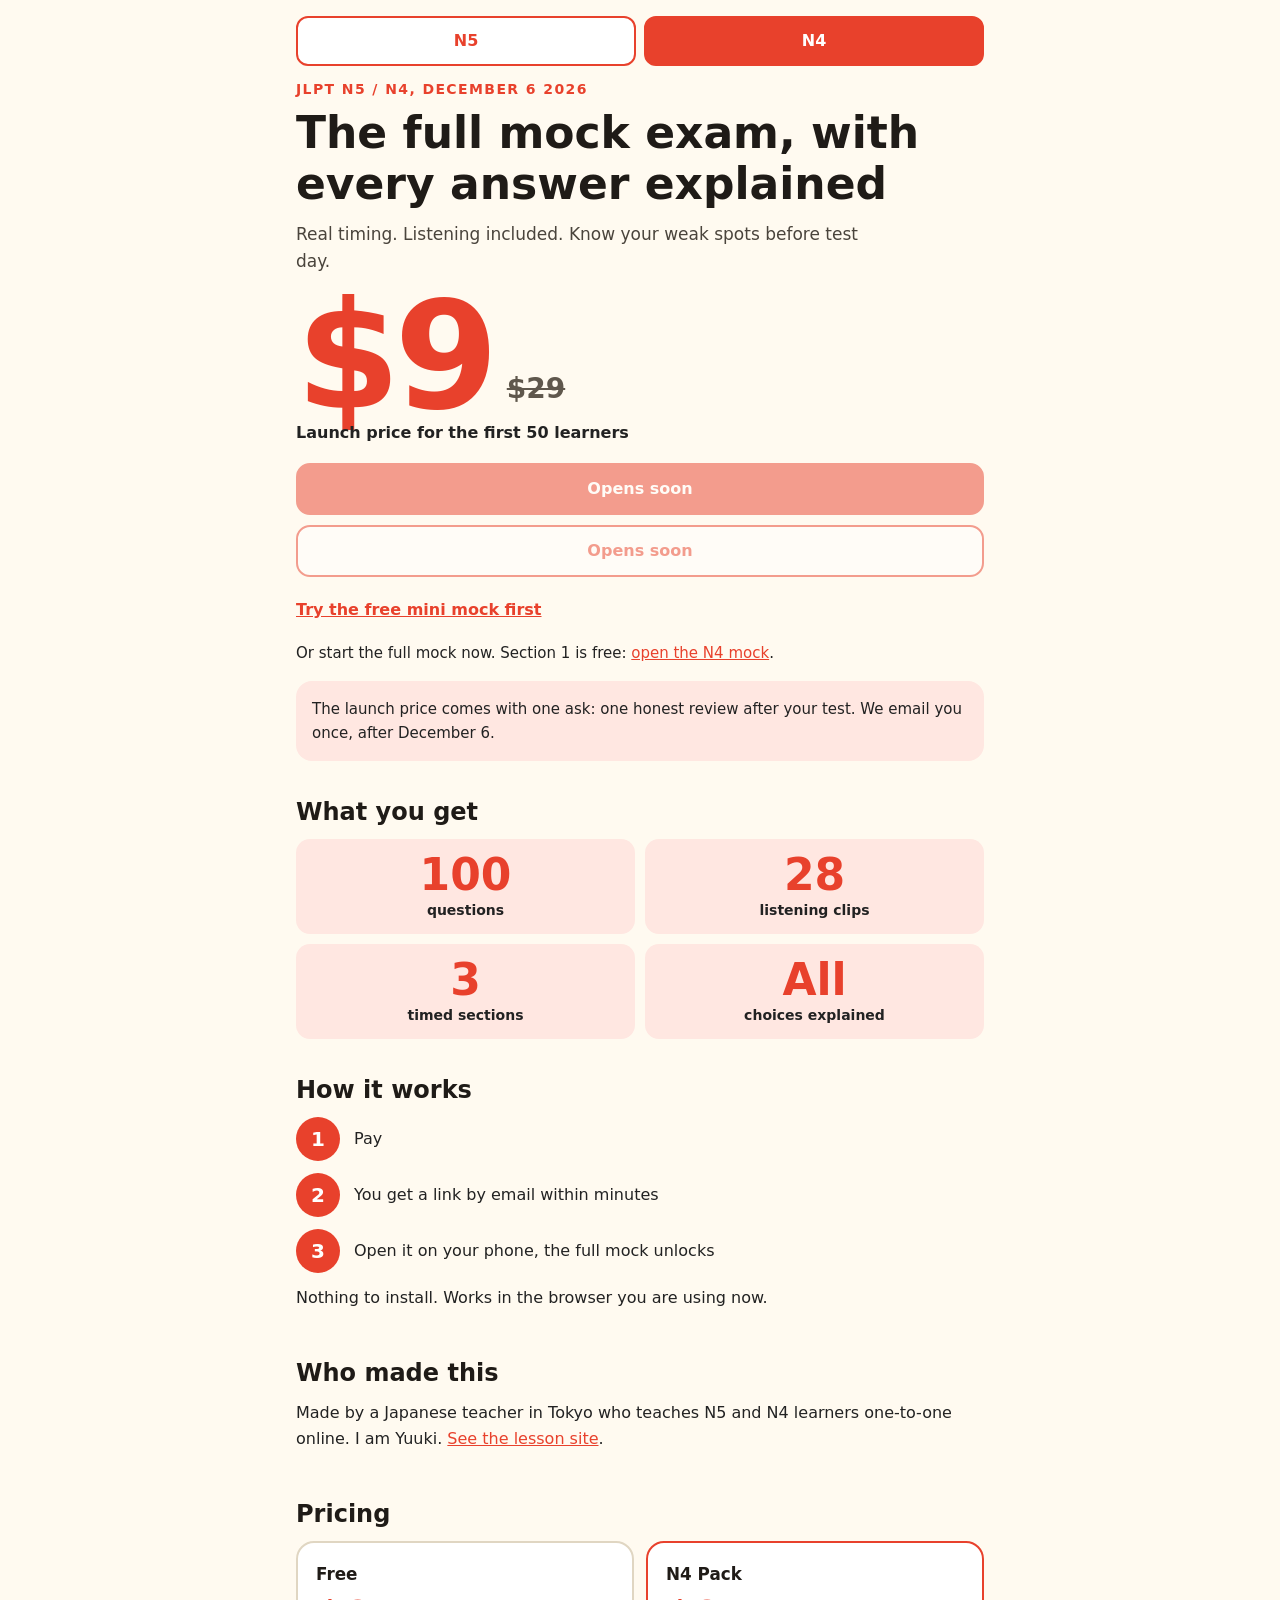
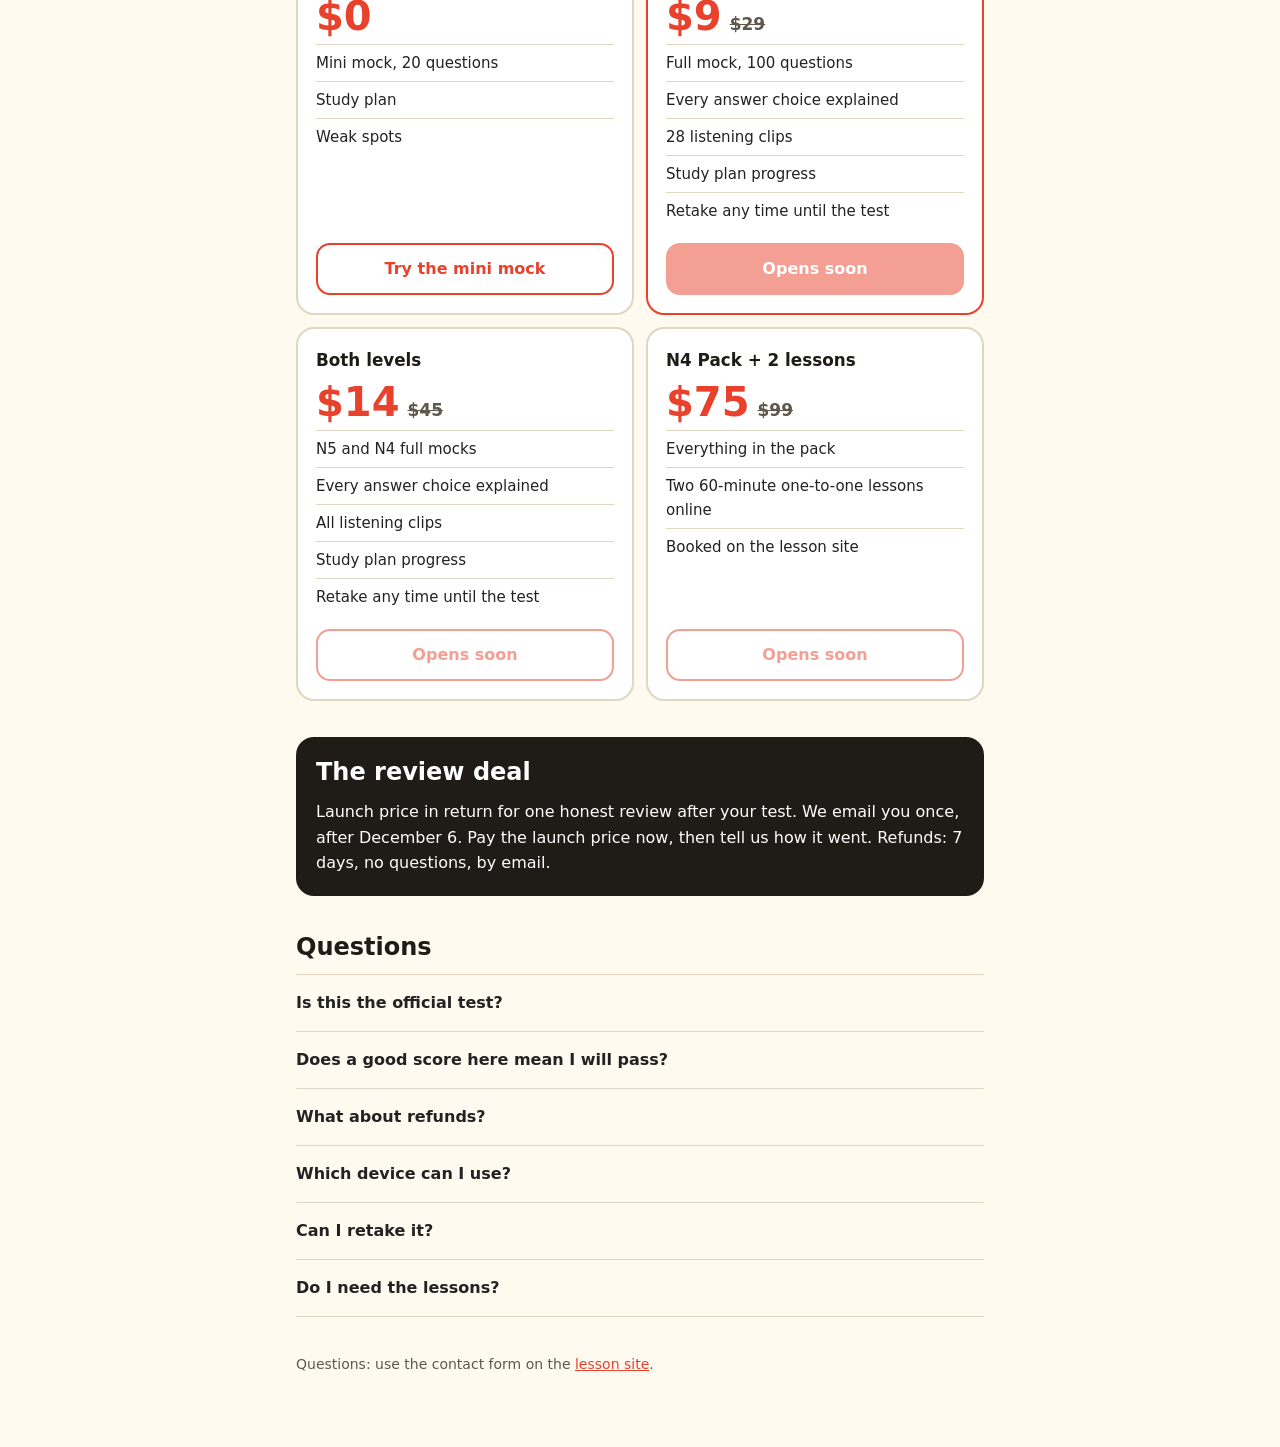
==== buy/index.html @ 3acc5684 "JLPT mock exam site (test deploy, noindex)" ====
<!doctype html>
<html lang="en"><head><meta charset="utf-8"><meta name="robots" content="noindex">
<meta name="viewport" content="width=device-width,initial-scale=1">
<title>JLPT N5 / N4 Full Mock Exam</title>
<style>
:root{--bg:#fffaf0;--card:#fff;--ink:#222;--ink2:#1f1b17;--mute:#5f574c;--line:#e0d6c2;--accent:#e8412c;--tint:#ffe7e1}
*{box-sizing:border-box}
body{margin:0;background:var(--bg);color:var(--ink);font:16px/1.6 system-ui,-apple-system,"Hiragino Sans","Noto Sans JP",sans-serif}
main{max-width:720px;margin:0 auto;padding:16px 16px 72px}
a{color:var(--accent)}
h1{font-size:clamp(30px,8.5vw,44px);line-height:1.15;margin:0 0 12px;font-weight:900;color:var(--ink2);text-wrap:balance}
h2{font-size:1.5rem;line-height:1.25;margin:0 0 12px;font-weight:900;color:var(--ink2)}
p{margin:0 0 12px}
section{padding:36px 0 0}
.eyebrow{font-size:14px;font-weight:800;letter-spacing:.1em;text-transform:uppercase;color:var(--accent);margin:12px 0 8px}
.tog{display:flex;gap:8px}
.tog a{flex:1;text-align:center;min-height:44px;padding:10px 0;border:2px solid var(--accent);border-radius:12px;font-weight:800;text-decoration:none;color:var(--accent);background:#fff}
.tog a.on{background:var(--accent);color:#fff}
.lead{font-size:17px;color:#4a443c;max-width:34em}
.price{display:flex;align-items:flex-end;gap:14px;margin:20px 0 4px}
.price b{font:900 clamp(96px,30vw,150px)/.8 system-ui,-apple-system,sans-serif;color:var(--accent);letter-spacing:-.04em}
.price s{font-size:28px;font-weight:800;color:var(--mute);padding-bottom:4px}
.price-cap{font-weight:700;margin:0 0 18px}
.btn{font:inherit;min-height:52px;padding:10px 18px;border-radius:14px;border:2px solid var(--accent);background:var(--accent);color:#fff;font-weight:800;text-decoration:none;display:flex;align-items:center;justify-content:center;cursor:pointer}
.btn.ghost{background:#fff;color:var(--accent)}
.btn[aria-disabled=true]{opacity:.5;cursor:default}
.hero .btn{margin-bottom:10px}
.try{display:inline-block;min-height:44px;padding:10px 0;font-weight:700}
.deal{background:var(--tint);border-radius:16px;padding:16px;margin:16px 0 0;font-size:15px}
.facts{display:grid;grid-template-columns:1fr 1fr;gap:10px;margin:0}
.facts div{background:var(--tint);border-radius:14px;padding:14px 8px;text-align:center}
.facts b{display:block;font:900 44px/1 system-ui,sans-serif;color:var(--accent)}
.facts span{font-size:14px;font-weight:600;line-height:1.35;display:block;margin-top:4px}
.steps{list-style:none;margin:0 0 12px;padding:0;display:grid;gap:12px}
.steps li{display:flex;gap:14px;align-items:center}
.steps i{flex:none;width:44px;height:44px;border-radius:50%;background:var(--accent);color:#fff;font:900 20px/44px system-ui,sans-serif;text-align:center;font-style:normal}
.plans{display:grid;gap:12px}
@media(min-width:600px){.plans{grid-template-columns:1fr 1fr}}
.plan{background:var(--card);border-radius:18px;padding:18px;display:flex;flex-direction:column;gap:8px;border:2px solid var(--line)}
.plan.hot{border-color:var(--accent)}
.plan h3{margin:0;font-size:1.05rem;color:var(--ink2)}
.plan .p{font:900 40px/1 system-ui,sans-serif;color:var(--accent)}
.plan .p s{font-size:17px;font-weight:700;color:var(--mute);margin-left:8px}
.plan ul{list-style:none;margin:0 0 6px;padding:0;font-size:15px;flex:1}
.plan li{padding:6px 0;border-top:1px solid var(--line)}
.review{background:var(--ink2);color:#fff;border-radius:18px;padding:20px}
.review h2{color:#fff}.review p{margin:0}
details{border-top:1px solid var(--line);padding:4px 0}
details:last-of-type{border-bottom:1px solid var(--line)}
summary{min-height:48px;display:flex;align-items:center;font-weight:800;cursor:pointer}
details p{color:#4a443c}
footer{margin-top:36px;font-size:14px;color:var(--mute)}
.free-line{font-size:15px;margin:8px 0 0}
</style></head><body><main>
<div class="tog" role="tablist"><a href="#n5" id="t-n5">N5</a><a href="#n4" id="t-n4" class="on">N4</a></div>

<header class="hero">
<p class="eyebrow">JLPT N5 / N4, December 6 2026</p>
<h1>The full mock exam, with every answer explained</h1>
<p class="lead">Real timing. Listening included. Know your weak spots before test day.</p>
<div class="price"><b>$9</b><s>$29</s></div>
<p class="price-cap">Launch price for the first 50 learners</p>
<a class="btn" data-pack="primary">Get the N4 pack</a>
<a class="btn ghost" data-pack="secondary">Get the N5 pack</a>
<a class="try" href="../index.html">Try the free mini mock first</a>
<p class="free-line">Or start the full mock now. Section 1 is free: <a href="../index.html#n4-full" data-full>open the N4 mock</a>.</p>
<p class="deal">The launch price comes with one ask: one honest review after your test. We email you once, after December 6.</p>
</header>

<section>
<h2>What you get</h2>
<div class="facts">
<div><b id="f-q">100</b><span>questions</span></div>
<div><b id="f-l">28</b><span>listening clips</span></div>
<div><b>3</b><span>timed sections</span></div>
<div><b>All</b><span>choices explained</span></div>
</div>
</section>

<section>
<h2>How it works</h2>
<ol class="steps">
<li><i>1</i><span>Pay</span></li>
<li><i>2</i><span>You get a link by email within minutes</span></li>
<li><i>3</i><span>Open it on your phone, the full mock unlocks</span></li>
</ol>
<p>Nothing to install. Works in the browser you are using now.</p>
</section>

<section>
<h2>Who made this</h2>
<p>Made by a Japanese teacher in Tokyo who teaches N5 and N4 learners one-to-one online. I am Yuuki. <a href="https://lessons.animesenseijp.com/">See the lesson site</a>.</p>
</section>

<section>
<h2>Pricing</h2>
<div class="plans">
<div class="plan"><h3>Free</h3><div class="p">$0</div>
<ul><li>Mini mock, 20 questions</li><li>Study plan</li><li>Weak spots</li></ul>
<a class="btn ghost" href="../index.html">Try the mini mock</a></div>
<div class="plan hot"><h3><span class="lvn">N4</span> Pack</h3><div class="p">$9<s>$29</s></div>
<ul><li>Full mock, <span class="qn">100</span> questions</li><li>Every answer choice explained</li><li><span class="ln">28</span> listening clips</li><li>Study plan progress</li><li>Retake any time until the test</li></ul>
<a class="btn" data-pack="primary">Get the N4 pack</a></div>
<div class="plan"><h3>Both levels</h3><div class="p">$14<s>$45</s></div>
<ul><li>N5 and N4 full mocks</li><li>Every answer choice explained</li><li>All listening clips</li><li>Study plan progress</li><li>Retake any time until the test</li></ul>
<a class="btn ghost" data-pack="both">Get both levels</a></div>
<div class="plan"><h3><span class="lvn">N4</span> Pack + 2 lessons</h3><div class="p">$75<s>$99</s></div>
<ul><li>Everything in the pack</li><li>Two 60-minute one-to-one lessons online</li><li>Booked on the lesson site</li></ul>
<a class="btn ghost" data-pack="lessons">Get pack + lessons</a></div>
</div>
</section>

<section>
<div class="review"><h2>The review deal</h2>
<p>Launch price in return for one honest review after your test. We email you once, after December 6. Pay the launch price now, then tell us how it went. Refunds: 7 days, no questions, by email.</p></div>
</section>

<section>
<h2>Questions</h2>
<details><summary>Is this the official test?</summary><p>No. These are original questions in the same format and timing.</p></details>
<details><summary>Does a good score here mean I will pass?</summary><p>No. It is a rough guide. The official test decides.</p></details>
<details><summary>What about refunds?</summary><p>7 days, by email, no questions.</p></details>
<details><summary>Which device can I use?</summary><p>Any phone, tablet or computer with a modern browser. Headphones help for the listening section.</p></details>
<details><summary>Can I retake it?</summary><p>Yes, as many times as you want until the test.</p></details>
<details><summary>Do I need the lessons?</summary><p>No. Only if the plan's checkpoint tells you to.</p></details>
</section>

<footer>Questions: use the contact form on the <a href="https://lessons.animesenseijp.com/">lesson site</a>.</footer>
</main>
<script src="config.js"></script>
<script>
const D={n5:{q:87,l:24},n4:{q:100,l:28}};
function render(){
  const lv=location.hash==='#n5'?'n5':'n4',o=lv==='n5'?'n4':'n5',U=x=>x.toUpperCase();
  document.querySelectorAll('[data-full]').forEach(a=>{a.href='../index.html#'+lv+'-full';a.textContent='open the '+U(lv)+' mock'});
  document.getElementById('t-n5').className=lv==='n5'?'on':'';
  document.getElementById('t-n4').className=lv==='n4'?'on':'';
  document.getElementById('f-q').textContent=D[lv].q;
  document.getElementById('f-l').textContent=D[lv].l;
  document.querySelectorAll('.qn').forEach(e=>e.textContent=D[lv].q);
  document.querySelectorAll('.ln').forEach(e=>e.textContent=D[lv].l);
  document.querySelectorAll('.lvn').forEach(e=>e.textContent=U(lv));
  const m={primary:[CHECKOUT[lv],'Get the '+U(lv)+' pack'],secondary:[CHECKOUT[o],'Get the '+U(o)+' pack'],both:[CHECKOUT.both,'Get both levels'],lessons:[CHECKOUT[lv+'_lessons'],'Get pack + lessons']};
  document.querySelectorAll('[data-pack]').forEach(a=>{
    const [u,t]=m[a.dataset.pack];
    if(u&&u!=='#'){a.href=u;a.removeAttribute('aria-disabled');a.textContent=t}
    else{a.removeAttribute('href');a.setAttribute('aria-disabled','true');a.textContent='Opens soon'}
  });
}
addEventListener('hashchange',render);render();
</script></body></html>
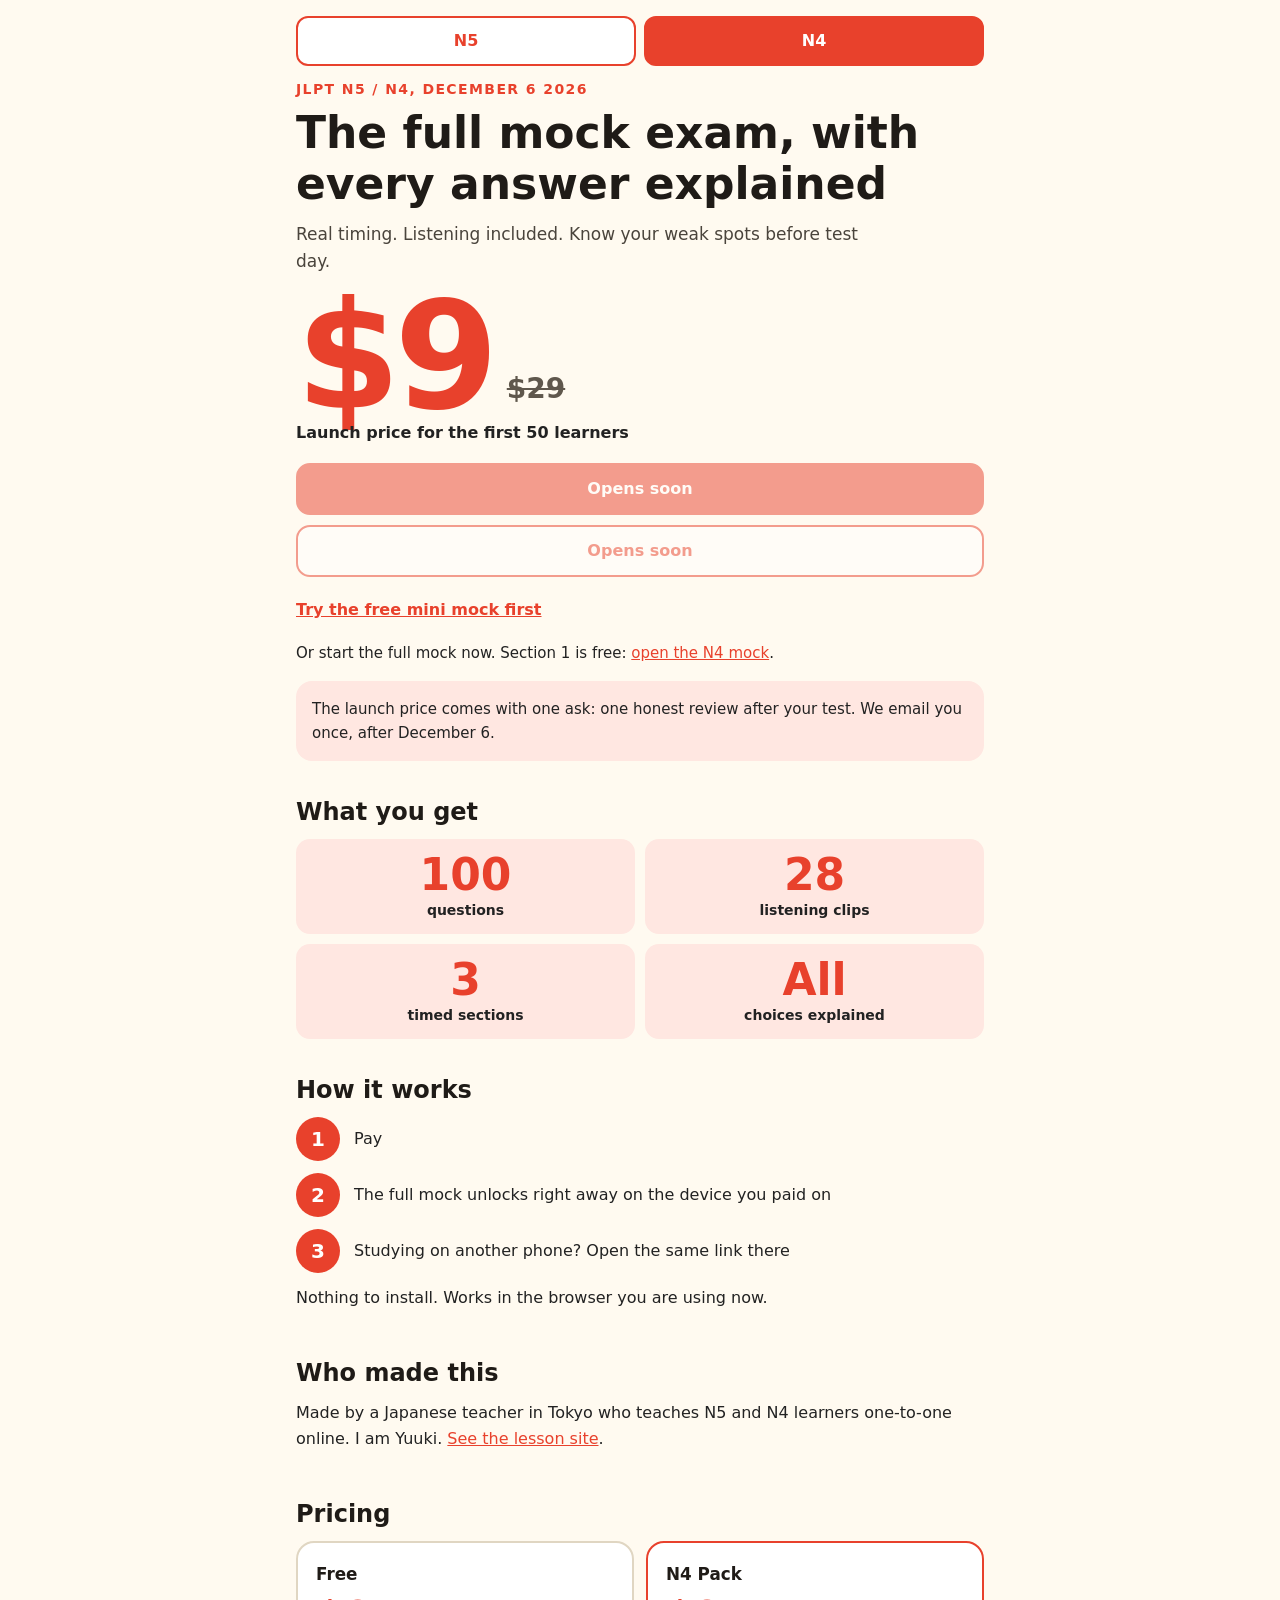
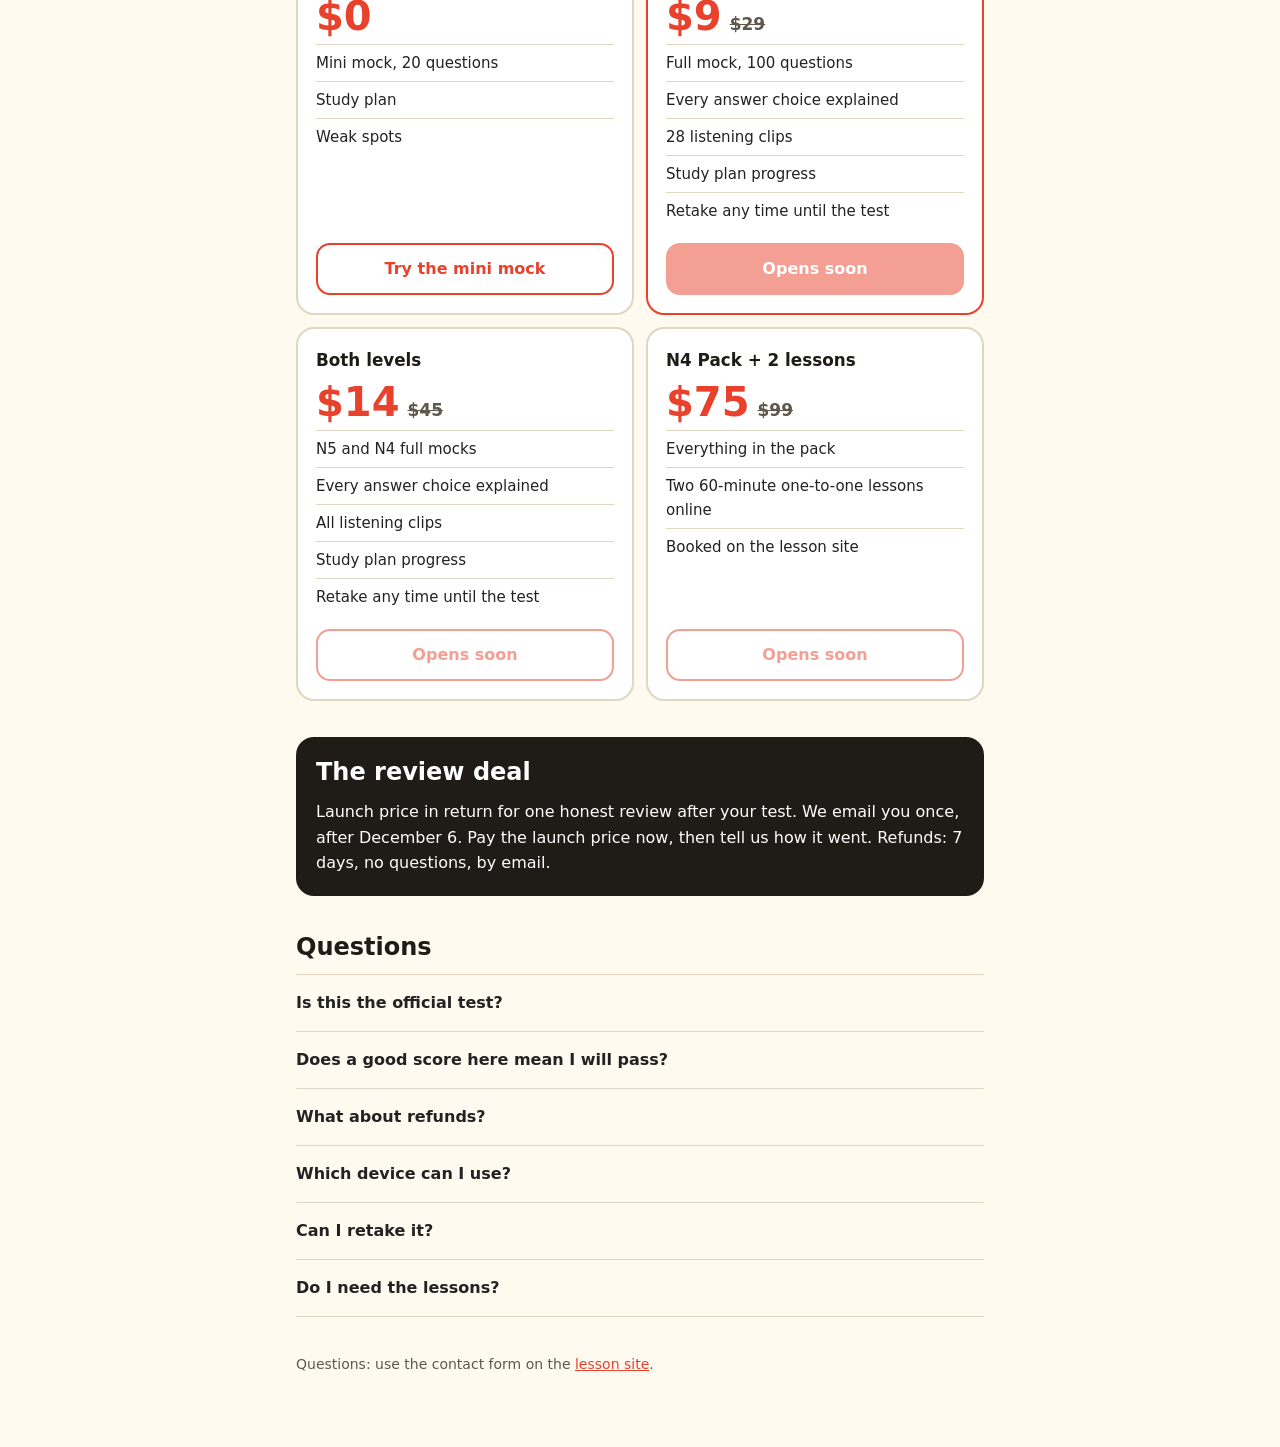
==== commit bdc780db: "Purchase flow: thanks page unlocks the device, both-levels key Co-Authored-By: Claude Fable 5.1 <nor" ====
--- a/buy/index.html
+++ b/buy/index.html
@@ -81,8 +81,8 @@
 <h2>How it works</h2>
 <ol class="steps">
 <li><i>1</i><span>Pay</span></li>
-<li><i>2</i><span>You get a link by email within minutes</span></li>
-<li><i>3</i><span>Open it on your phone, the full mock unlocks</span></li>
+<li><i>2</i><span>The full mock unlocks right away on the device you paid on</span></li>
+<li><i>3</i><span>Studying on another phone? Open the same link there</span></li>
 </ol>
 <p>Nothing to install. Works in the browser you are using now.</p>
 </section>
